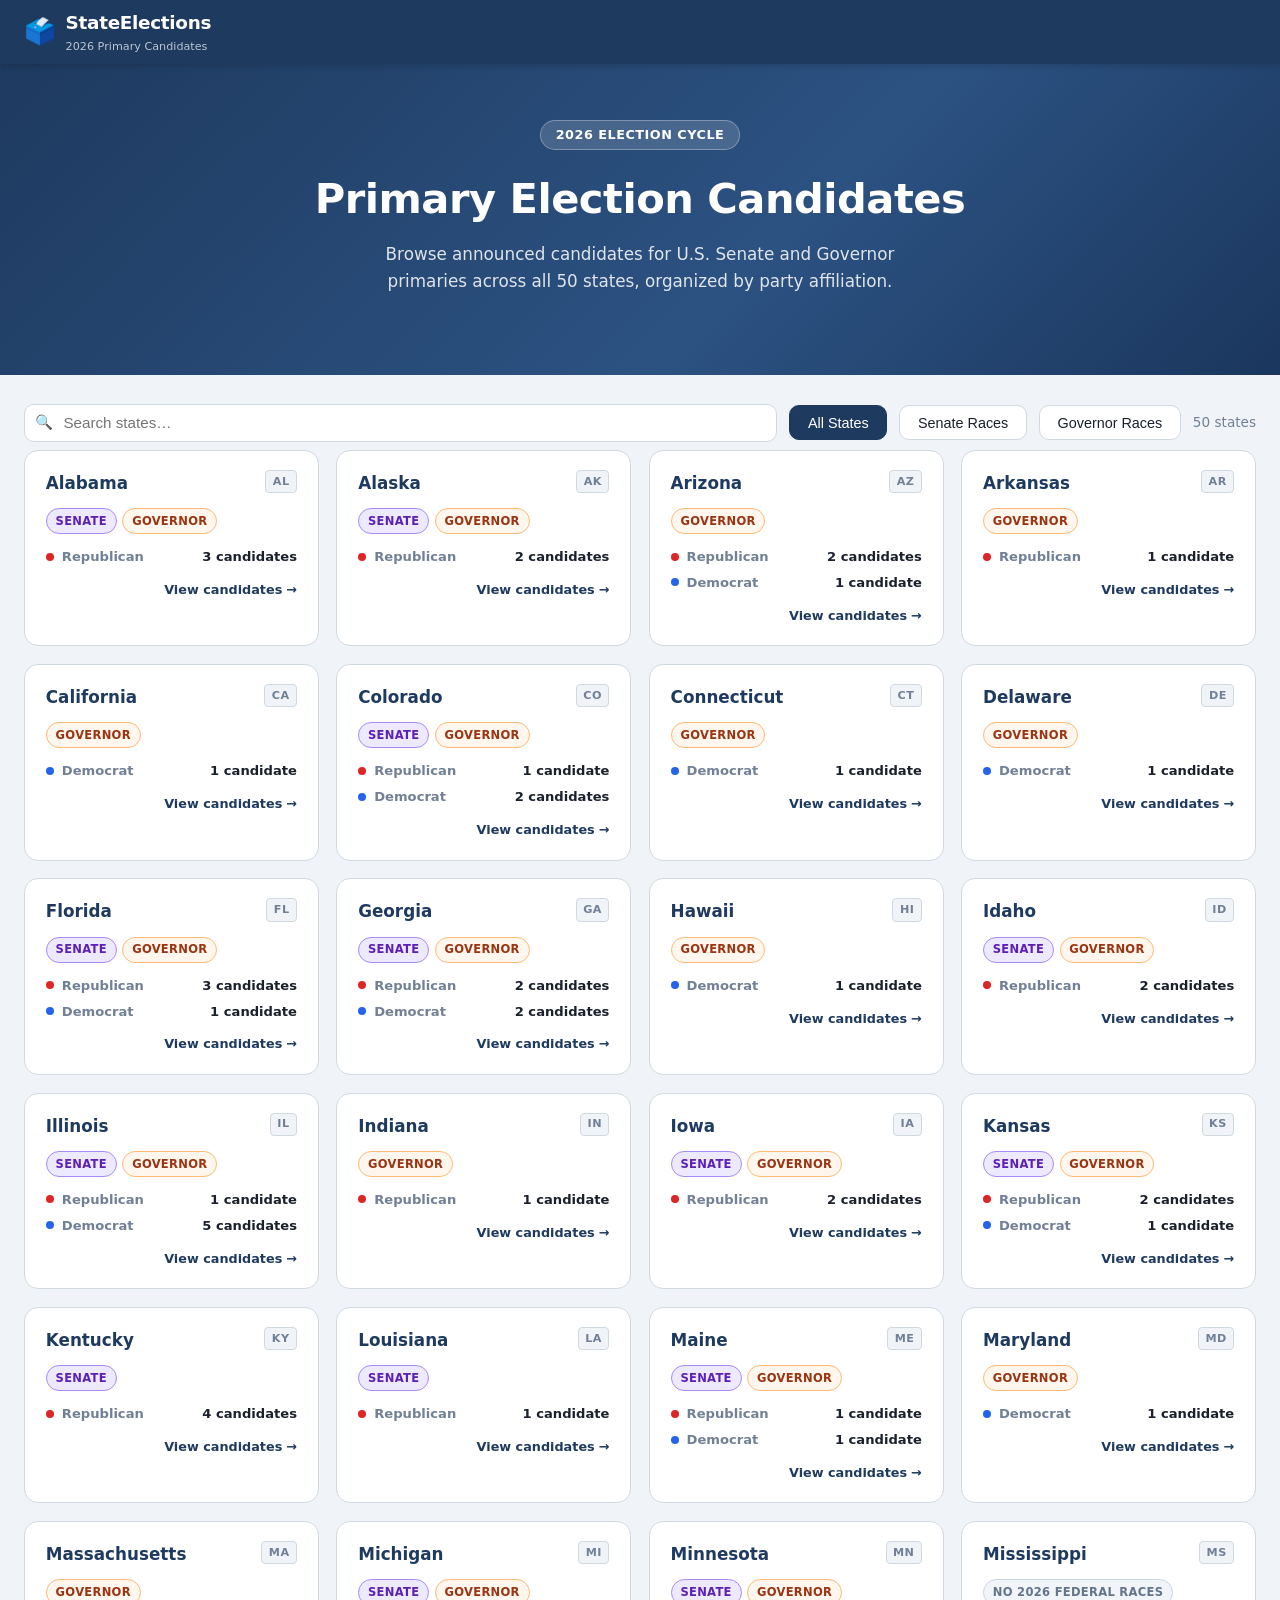
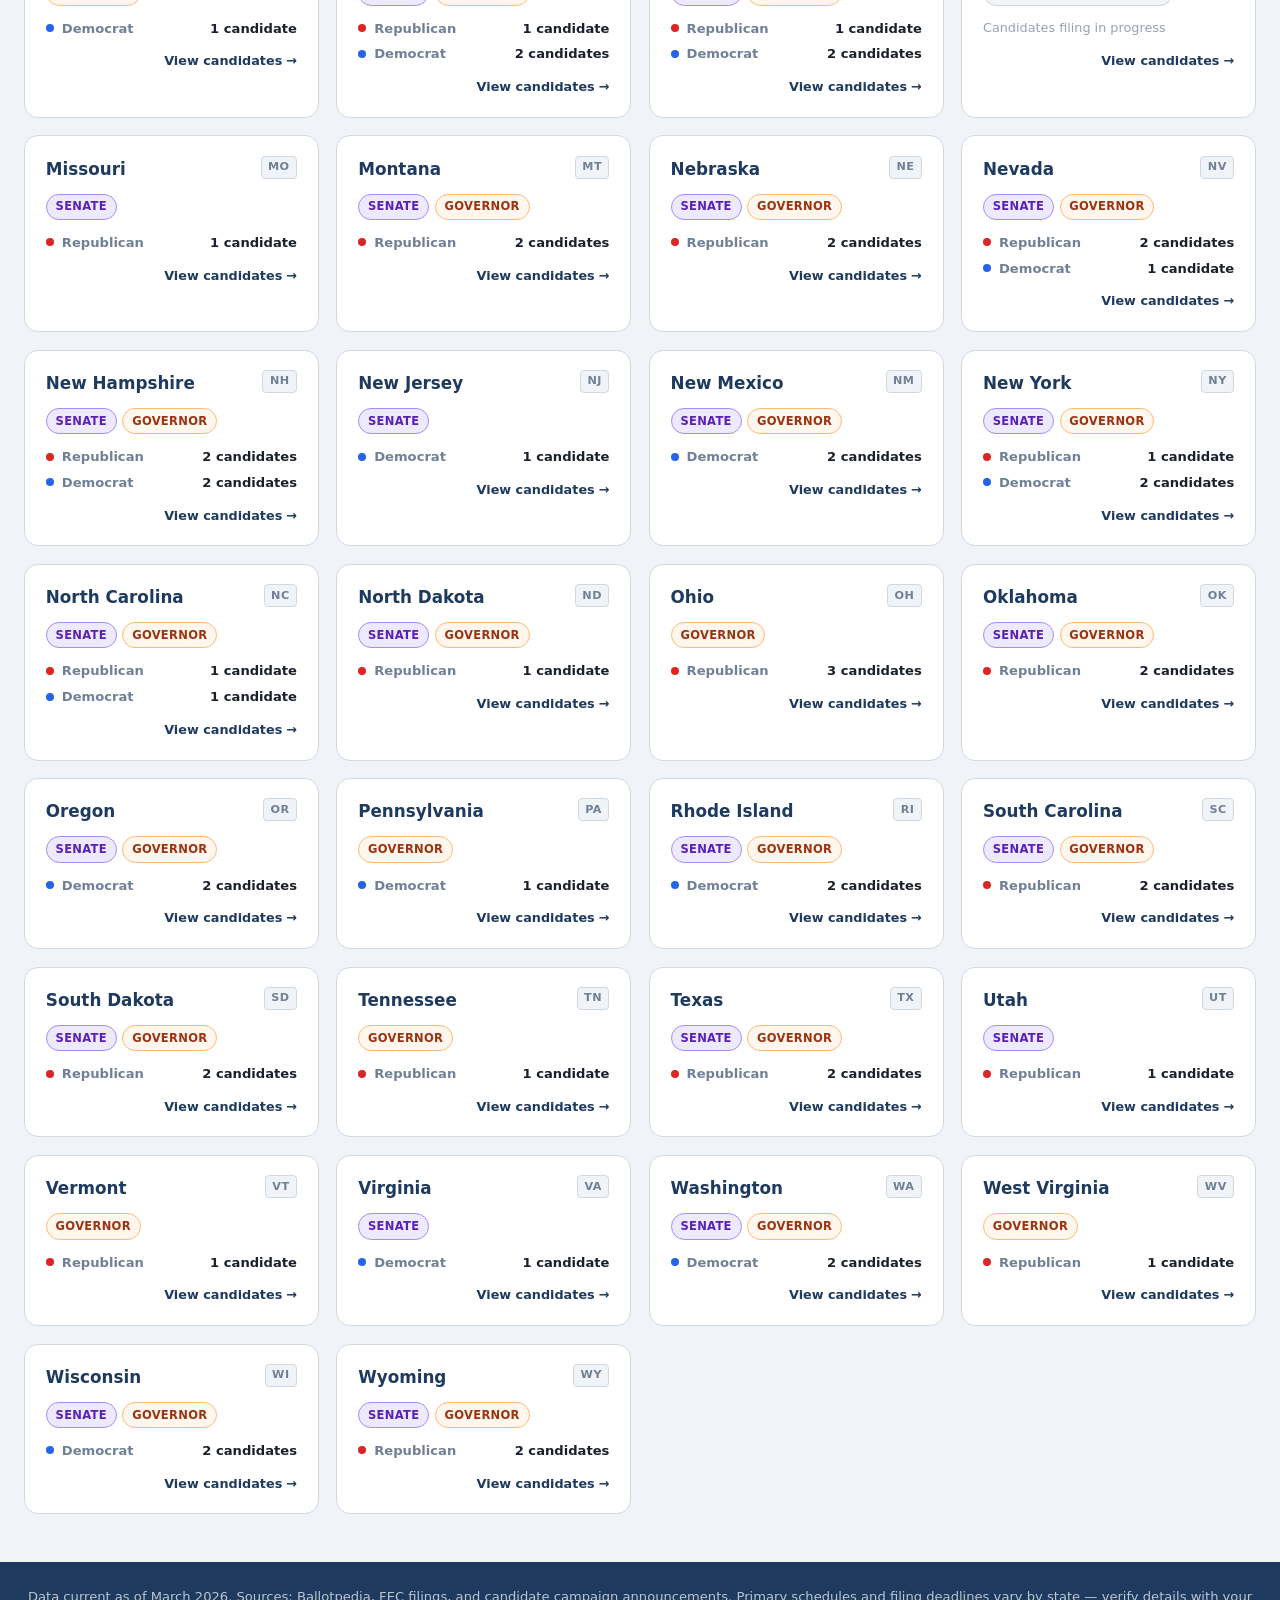
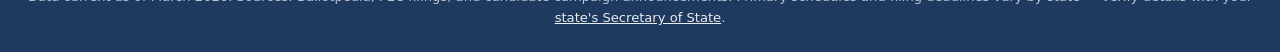
==== index.html @ 2db202c2 "Add 2026 primary election candidate website for all 50 states Co-authored-by: A-hartwig <266634673+A" ====
<!DOCTYPE html>
<html lang="en">
<head>
  <meta charset="UTF-8" />
  <meta name="viewport" content="width=device-width, initial-scale=1.0" />
  <title>StateElections – 2026 Primary Election Candidates</title>
  <meta name="description"
        content="Browse 2026 primary election candidates for all 50 US states, organized by race and party affiliation." />
  <link rel="stylesheet" href="css/styles.css" />
</head>
<body>

  <!-- ========== HEADER ========== -->
  <header class="site-header">
    <nav class="navbar">
      <a class="navbar-brand" href="index.html">
        <span class="flag-icon">🗳️</span>
        <span>
          <span class="brand-text">StateElections</span>
          <span class="brand-sub">2026 Primary Candidates</span>
        </span>
      </a>
    </nav>
  </header>

  <!-- ========== HERO ========== -->
  <section class="hero">
    <span class="badge-year">2026 Election Cycle</span>
    <h1>Primary Election Candidates</h1>
    <p>
      Browse announced candidates for U.S. Senate and Governor primaries
      across all 50 states, organized by party affiliation.
    </p>
  </section>

  <!-- ========== CONTROLS ========== -->
  <div class="controls">
    <div class="search-box">
      <span class="search-icon">🔍</span>
      <input
        type="text"
        id="searchInput"
        placeholder="Search states…"
        autocomplete="off"
        aria-label="Search states"
      />
    </div>

    <button class="filter-btn active" data-filter="all">All States</button>
    <button class="filter-btn" data-filter="senate">Senate Races</button>
    <button class="filter-btn" data-filter="governor">Governor Races</button>

    <span class="results-count" id="resultsCount">50 states</span>
  </div>

  <!-- ========== STATE GRID ========== -->
  <main>
    <div class="state-grid" id="stateGrid">
      <!-- Cards rendered by app.js -->
    </div>
  </main>

  <!-- ========== FOOTER ========== -->
  <footer class="site-footer">
    <p>
      Data current as of March 2026. Sources: Ballotpedia, FEC filings, and
      candidate campaign announcements. Primary schedules and filing deadlines
      vary by state — verify details with your
      <a href="https://www.usa.gov/election-office" target="_blank" rel="noopener noreferrer">
        state's Secretary of State</a>.
    </p>
  </footer>

  <!-- ========== SCRIPTS ========== -->
  <script src="js/candidates.js"></script>
  <script src="js/app.js"></script>
</body>
</html>
---- css/styles.css ----
/* =========================================================
   StateElections – Primary Election Candidates 2026
   Styles
   ========================================================= */

/* ----- Reset & Base ----- */
*, *::before, *::after {
  box-sizing: border-box;
  margin: 0;
  padding: 0;
}

:root {
  --color-primary:   #1e3a5f;
  --color-accent:    #c0392b;
  --color-bg:        #f0f4f8;
  --color-surface:   #ffffff;
  --color-border:    #d1d9e0;
  --color-text:      #1a202c;
  --color-muted:     #718096;
  --color-rep:       #dc2626;
  --color-dem:       #2563eb;
  --color-ind:       #4b5563;
  --shadow-sm: 0 1px 3px rgba(0,0,0,.10), 0 1px 2px rgba(0,0,0,.06);
  --shadow-md: 0 4px 6px rgba(0,0,0,.07), 0 2px 4px rgba(0,0,0,.06);
  --shadow-lg: 0 10px 15px rgba(0,0,0,.08), 0 4px 6px rgba(0,0,0,.05);
  --radius-sm: 6px;
  --radius-md: 10px;
  --radius-lg: 14px;
  --font-sans: 'Segoe UI', system-ui, -apple-system, sans-serif;
}

html { scroll-behavior: smooth; }

body {
  font-family: var(--font-sans);
  background: var(--color-bg);
  color: var(--color-text);
  line-height: 1.6;
  min-height: 100vh;
}

/* ----- Header / Navbar ----- */
.site-header {
  background: var(--color-primary);
  color: #fff;
  padding: 0 1.5rem;
  position: sticky;
  top: 0;
  z-index: 100;
  box-shadow: var(--shadow-md);
}

.navbar {
  max-width: 1280px;
  margin: 0 auto;
  display: flex;
  align-items: center;
  justify-content: space-between;
  height: 64px;
  gap: 1rem;
}

.navbar-brand {
  display: flex;
  align-items: center;
  gap: .6rem;
  text-decoration: none;
  color: inherit;
}

.navbar-brand .flag-icon {
  font-size: 1.6rem;
  line-height: 1;
}

.navbar-brand .brand-text {
  font-size: 1.15rem;
  font-weight: 700;
  letter-spacing: -.3px;
}

.navbar-brand .brand-sub {
  font-size: .7rem;
  font-weight: 400;
  opacity: .7;
  display: block;
}

/* ----- Hero Banner ----- */
.hero {
  background: linear-gradient(135deg, var(--color-primary) 0%, #2c5282 60%, #1a365d 100%);
  color: #fff;
  padding: 3.5rem 1.5rem;
  text-align: center;
}

.hero h1 {
  font-size: clamp(1.6rem, 4vw, 2.6rem);
  font-weight: 800;
  letter-spacing: -.5px;
  margin-bottom: .5rem;
}

.hero p {
  font-size: 1.05rem;
  opacity: .85;
  max-width: 560px;
  margin: 0 auto 1.5rem;
}

.badge-year {
  display: inline-block;
  background: rgba(255,255,255,.15);
  border: 1px solid rgba(255,255,255,.3);
  border-radius: 999px;
  padding: .25rem .9rem;
  font-size: .8rem;
  font-weight: 600;
  letter-spacing: .5px;
  text-transform: uppercase;
  margin-bottom: 1rem;
}

/* ----- Controls (search / filter) ----- */
.controls {
  max-width: 1280px;
  margin: 1.8rem auto .5rem;
  padding: 0 1.5rem;
  display: flex;
  flex-wrap: wrap;
  gap: .75rem;
  align-items: center;
}

.search-box {
  flex: 1 1 220px;
  position: relative;
}

.search-box input {
  width: 100%;
  padding: .6rem 1rem .6rem 2.4rem;
  border: 1.5px solid var(--color-border);
  border-radius: var(--radius-md);
  font-size: .95rem;
  background: var(--color-surface);
  color: var(--color-text);
  transition: border-color .2s;
}

.search-box input:focus {
  outline: none;
  border-color: var(--color-primary);
  box-shadow: 0 0 0 3px rgba(30,58,95,.12);
}

.search-box .search-icon {
  position: absolute;
  left: .7rem;
  top: 50%;
  transform: translateY(-50%);
  color: var(--color-muted);
  font-size: .9rem;
  pointer-events: none;
}

.filter-btn {
  padding: .55rem 1.1rem;
  border: 1.5px solid var(--color-border);
  border-radius: var(--radius-md);
  background: var(--color-surface);
  color: var(--color-text);
  font-size: .9rem;
  cursor: pointer;
  transition: all .15s;
  white-space: nowrap;
}

.filter-btn:hover {
  border-color: var(--color-primary);
  color: var(--color-primary);
}

.filter-btn.active {
  background: var(--color-primary);
  border-color: var(--color-primary);
  color: #fff;
}

.results-count {
  margin-left: auto;
  font-size: .85rem;
  color: var(--color-muted);
  white-space: nowrap;
}

/* ----- State Grid ----- */
.state-grid {
  max-width: 1280px;
  margin: 0 auto 3rem;
  padding: 0 1.5rem;
  display: grid;
  grid-template-columns: repeat(auto-fill, minmax(260px, 1fr));
  gap: 1.1rem;
}

/* ----- State Card ----- */
.state-card {
  background: var(--color-surface);
  border: 1.5px solid var(--color-border);
  border-radius: var(--radius-lg);
  padding: 1.2rem 1.3rem;
  cursor: pointer;
  transition: transform .15s, box-shadow .15s, border-color .15s;
  text-decoration: none;
  color: inherit;
  display: block;
}

.state-card:hover {
  transform: translateY(-3px);
  box-shadow: var(--shadow-lg);
  border-color: var(--color-primary);
}

.state-card-header {
  display: flex;
  align-items: flex-start;
  justify-content: space-between;
  margin-bottom: .7rem;
}

.state-name {
  font-size: 1.05rem;
  font-weight: 700;
  color: var(--color-primary);
}

.state-abbr {
  font-size: .7rem;
  font-weight: 600;
  background: var(--color-bg);
  border: 1px solid var(--color-border);
  border-radius: 4px;
  padding: .1rem .4rem;
  color: var(--color-muted);
  letter-spacing: .5px;
}

.race-pills {
  display: flex;
  flex-wrap: wrap;
  gap: .35rem;
  margin-bottom: .75rem;
}

.race-pill {
  font-size: .72rem;
  font-weight: 600;
  padding: .18rem .55rem;
  border-radius: 999px;
  border: 1px solid;
  text-transform: uppercase;
  letter-spacing: .3px;
}

.race-pill.senate   { background: #ede9fe; color: #5b21b6; border-color: #a78bfa; }
.race-pill.governor { background: #fff7ed; color: #9a3412; border-color: #fdba74; }

.party-summary {
  display: flex;
  flex-direction: column;
  gap: .3rem;
}

.party-row {
  display: flex;
  align-items: center;
  gap: .5rem;
  font-size: .82rem;
}

.party-dot {
  width: 8px;
  height: 8px;
  border-radius: 50%;
  flex-shrink: 0;
}

.party-dot.republican { background: var(--color-rep); }
.party-dot.democrat   { background: var(--color-dem); }
.party-dot.independent{ background: var(--color-ind); }
.party-dot.libertarian{ background: #ca8a04; }
.party-dot.green      { background: #16a34a; }

.party-label { font-weight: 600; color: var(--color-muted); }
.party-count { font-weight: 700; margin-left: auto; }

.view-more {
  display: flex;
  align-items: center;
  justify-content: flex-end;
  gap: .25rem;
  margin-top: .8rem;
  font-size: .8rem;
  font-weight: 600;
  color: var(--color-primary);
}

/* ----- State Detail Page ----- */
.page-container {
  max-width: 1024px;
  margin: 0 auto;
  padding: 2rem 1.5rem 4rem;
}

.back-link {
  display: inline-flex;
  align-items: center;
  gap: .4rem;
  color: var(--color-primary);
  text-decoration: none;
  font-weight: 600;
  font-size: .9rem;
  margin-bottom: 1.5rem;
  padding: .4rem .8rem;
  border-radius: var(--radius-sm);
  transition: background .15s;
}

.back-link:hover { background: rgba(30,58,95,.07); }

.state-detail-header {
  margin-bottom: 2rem;
}

.state-detail-header h1 {
  font-size: clamp(1.6rem, 4vw, 2.4rem);
  font-weight: 800;
  color: var(--color-primary);
  margin-bottom: .25rem;
}

.state-detail-header .subtitle {
  color: var(--color-muted);
  font-size: .95rem;
}

/* Race section */
.race-section {
  margin-bottom: 2.5rem;
}

.race-title {
  font-size: 1.25rem;
  font-weight: 700;
  color: var(--color-primary);
  padding-bottom: .5rem;
  border-bottom: 2.5px solid var(--color-border);
  margin-bottom: 1.2rem;
  display: flex;
  align-items: center;
  gap: .6rem;
}

.race-title .race-icon { font-size: 1.1rem; }

/* Party column grid */
.party-columns {
  display: grid;
  grid-template-columns: repeat(auto-fill, minmax(280px, 1fr));
  gap: 1rem;
}

.party-column {
  border-radius: var(--radius-md);
  border: 1.5px solid;
  overflow: hidden;
}

.party-column-header {
  padding: .65rem 1rem;
  font-weight: 700;
  font-size: .95rem;
  display: flex;
  align-items: center;
  gap: .5rem;
}

.party-column-header .party-icon { font-size: 1rem; }

.candidate-list {
  padding: .5rem 0;
}

.candidate-item {
  display: flex;
  align-items: flex-start;
  justify-content: space-between;
  padding: .55rem 1rem;
  border-bottom: 1px solid rgba(0,0,0,.04);
  gap: .5rem;
}

.candidate-item:last-child { border-bottom: none; }

.candidate-name {
  font-size: .9rem;
  font-weight: 600;
  flex: 1;
}

.candidate-badges {
  display: flex;
  flex-direction: column;
  align-items: flex-end;
  gap: .2rem;
}

.badge-incumbent {
  font-size: .65rem;
  font-weight: 700;
  padding: .1rem .4rem;
  border-radius: 4px;
  background: #fef3c7;
  color: #92400e;
  border: 1px solid #fcd34d;
  letter-spacing: .3px;
  text-transform: uppercase;
  white-space: nowrap;
}

.badge-status {
  font-size: .68rem;
  font-weight: 600;
  padding: .1rem .4rem;
  border-radius: 4px;
  white-space: nowrap;
}

/* No-races notice */
.no-races-notice {
  background: #f8fafc;
  border: 1.5px dashed var(--color-border);
  border-radius: var(--radius-md);
  padding: 1.5rem;
  text-align: center;
  color: var(--color-muted);
  font-size: .9rem;
}

/* ----- Footer ----- */
.site-footer {
  background: var(--color-primary);
  color: rgba(255,255,255,.7);
  text-align: center;
  padding: 1.5rem;
  font-size: .82rem;
  margin-top: auto;
}

.site-footer a {
  color: rgba(255,255,255,.9);
  text-decoration: underline;
}

/* ----- Utilities ----- */
.hidden { display: none !important; }

/* ----- Responsive ----- */
@media (max-width: 600px) {
  .controls { flex-direction: column; }
  .results-count { margin-left: 0; }
  .state-grid { grid-template-columns: 1fr; }
  .party-columns { grid-template-columns: 1fr; }
}
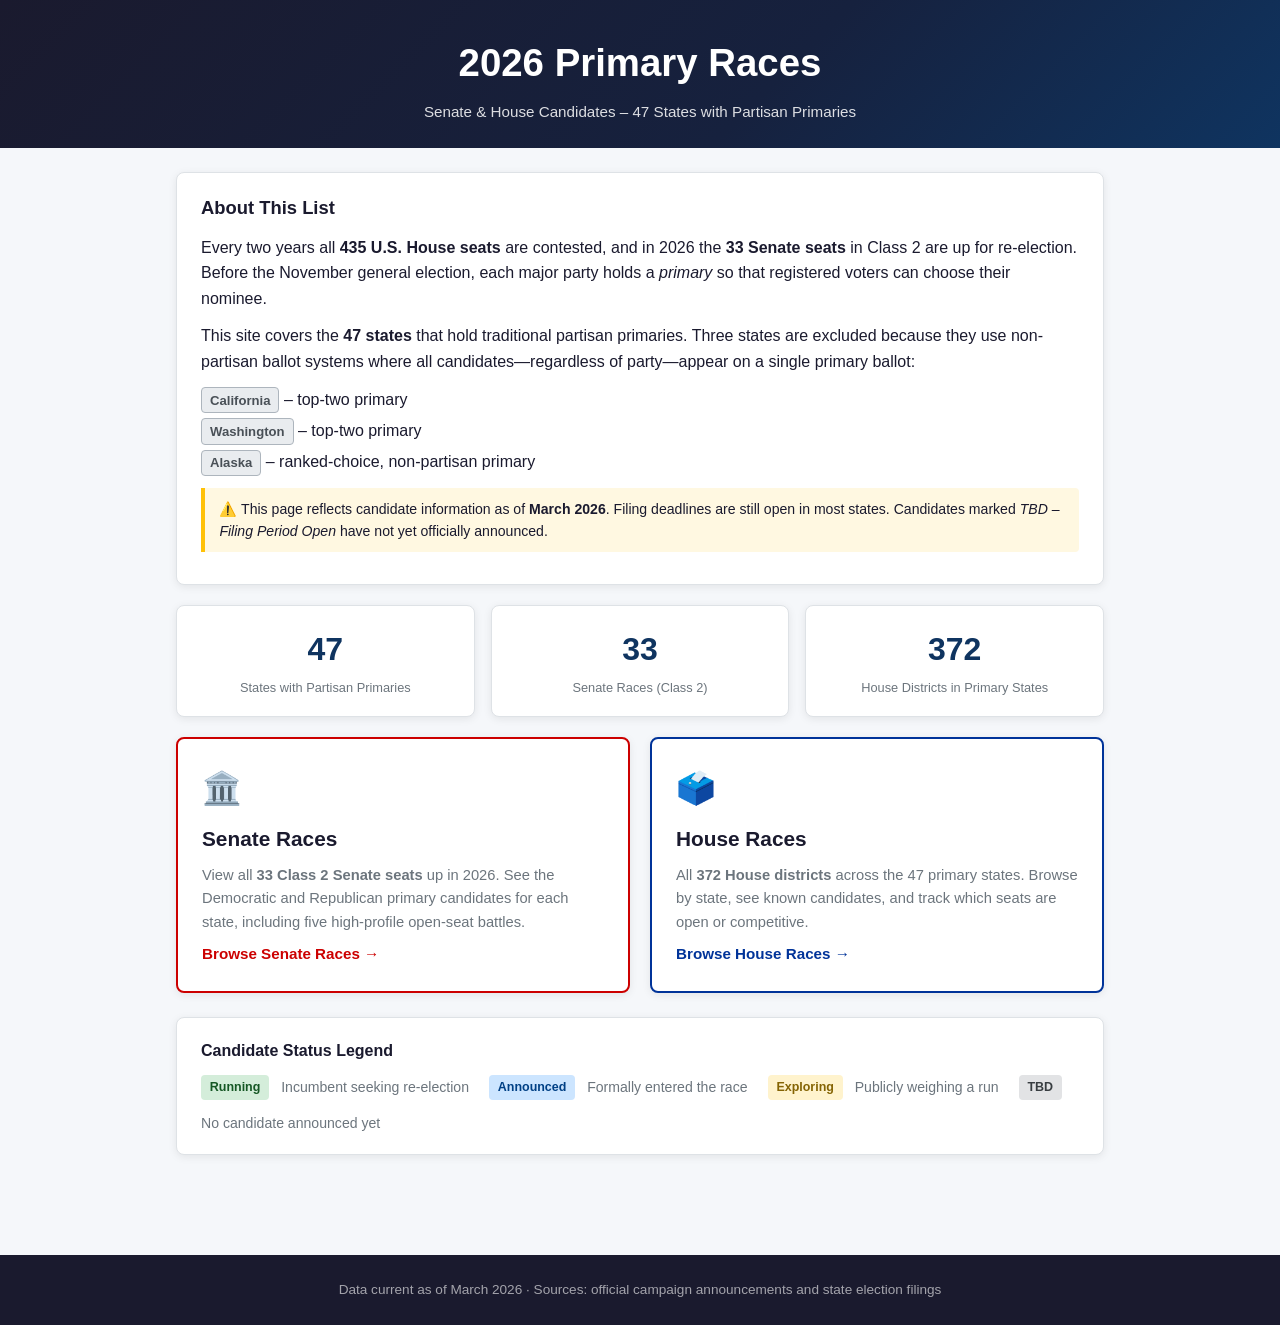
==== commit 0225fb84: "Add 2026 Senate & House primary races website for 47 partisan-primary states Co-authored-by: A-hartw" ====
--- a/index.html
+++ b/index.html
@@ -3,76 +3,108 @@
 <head>
   <meta charset="UTF-8" />
   <meta name="viewport" content="width=device-width, initial-scale=1.0" />
-  <title>StateElections – 2026 Primary Election Candidates</title>
-  <meta name="description"
-        content="Browse 2026 primary election candidates for all 50 US states, organized by race and party affiliation." />
+  <title>2026 Primary Races – Senate &amp; House</title>
   <link rel="stylesheet" href="css/styles.css" />
 </head>
 <body>
-
-  <!-- ========== HEADER ========== -->
   <header class="site-header">
-    <nav class="navbar">
-      <a class="navbar-brand" href="index.html">
-        <span class="flag-icon">🗳️</span>
-        <span>
-          <span class="brand-text">StateElections</span>
-          <span class="brand-sub">2026 Primary Candidates</span>
-        </span>
-      </a>
-    </nav>
+    <div class="header-inner">
+      <h1>2026 Primary Races</h1>
+      <p class="header-sub">Senate &amp; House Candidates – 47 States with Partisan Primaries</p>
+    </div>
   </header>
 
-  <!-- ========== HERO ========== -->
-  <section class="hero">
-    <span class="badge-year">2026 Election Cycle</span>
-    <h1>Primary Election Candidates</h1>
-    <p>
-      Browse announced candidates for U.S. Senate and Governor primaries
-      across all 50 states, organized by party affiliation.
-    </p>
-  </section>
+  <main class="main-content">
 
-  <!-- ========== CONTROLS ========== -->
-  <div class="controls">
-    <div class="search-box">
-      <span class="search-icon">🔍</span>
-      <input
-        type="text"
-        id="searchInput"
-        placeholder="Search states…"
-        autocomplete="off"
-        aria-label="Search states"
-      />
-    </div>
+    <!-- Explainer -->
+    <section class="explainer card">
+      <h2>About This List</h2>
+      <p>
+        Every two years all <strong>435 U.S. House seats</strong> are contested, and in 2026 the
+        <strong>33 Senate seats</strong> in Class 2 are up for re-election.  Before the
+        November general election, each major party holds a <em>primary</em> so that
+        registered voters can choose their nominee.
+      </p>
+      <p>
+        This site covers the <strong>47 states</strong> that hold traditional partisan primaries.
+        Three states are excluded because they use non-partisan ballot systems where all
+        candidates—regardless of party—appear on a single primary ballot:
+      </p>
+      <ul class="excluded-states">
+        <li><span class="state-badge excluded">California</span> – top-two primary</li>
+        <li><span class="state-badge excluded">Washington</span> – top-two primary</li>
+        <li><span class="state-badge excluded">Alaska</span> – ranked-choice, non-partisan primary</li>
+      </ul>
+      <p class="note">
+        ⚠️ This page reflects candidate information as of <strong>March 2026</strong>.
+        Filing deadlines are still open in most states.  Candidates marked
+        <em>TBD – Filing Period Open</em> have not yet officially announced.
+      </p>
+    </section>
 
-    <button class="filter-btn active" data-filter="all">All States</button>
-    <button class="filter-btn" data-filter="senate">Senate Races</button>
-    <button class="filter-btn" data-filter="governor">Governor Races</button>
+    <!-- Quick stats -->
+    <section class="stats-row">
+      <div class="stat-card">
+        <span class="stat-number">47</span>
+        <span class="stat-label">States with Partisan Primaries</span>
+      </div>
+      <div class="stat-card">
+        <span class="stat-number">33</span>
+        <span class="stat-label">Senate Races (Class 2)</span>
+      </div>
+      <div class="stat-card">
+        <span class="stat-number">372</span>
+        <span class="stat-label">House Districts in Primary States</span>
+      </div>
+    </section>
 
-    <span class="results-count" id="resultsCount">50 states</span>
-  </div>
+    <!-- Navigation cards -->
+    <section class="nav-cards">
+      <a href="senate.html" class="nav-card senate-card">
+        <div class="nav-card-icon">🏛️</div>
+        <h2>Senate Races</h2>
+        <p>
+          View all <strong>33 Class 2 Senate seats</strong> up in 2026.  See the
+          Democratic and Republican primary candidates for each state, including
+          five high-profile open-seat battles.
+        </p>
+        <span class="nav-card-cta">Browse Senate Races →</span>
+      </a>
 
-  <!-- ========== STATE GRID ========== -->
-  <main>
-    <div class="state-grid" id="stateGrid">
-      <!-- Cards rendered by app.js -->
-    </div>
+      <a href="house.html" class="nav-card house-card">
+        <div class="nav-card-icon">🗳️</div>
+        <h2>House Races</h2>
+        <p>
+          All <strong>372 House districts</strong> across the 47 primary states.
+          Browse by state, see known candidates, and track which seats are open
+          or competitive.
+        </p>
+        <span class="nav-card-cta">Browse House Races →</span>
+      </a>
+    </section>
+
+    <!-- Legend -->
+    <section class="legend card">
+      <h2>Candidate Status Legend</h2>
+      <div class="legend-items">
+        <span class="status-badge status-Running">Running</span>
+        <span class="legend-desc">Incumbent seeking re-election</span>
+
+        <span class="status-badge status-Announced">Announced</span>
+        <span class="legend-desc">Formally entered the race</span>
+
+        <span class="status-badge status-Exploring">Exploring</span>
+        <span class="legend-desc">Publicly weighing a run</span>
+
+        <span class="status-badge status-TBD">TBD</span>
+        <span class="legend-desc">No candidate announced yet</span>
+      </div>
+    </section>
+
   </main>
 
-  <!-- ========== FOOTER ========== -->
   <footer class="site-footer">
-    <p>
-      Data current as of March 2026. Sources: Ballotpedia, FEC filings, and
-      candidate campaign announcements. Primary schedules and filing deadlines
-      vary by state — verify details with your
-      <a href="https://www.usa.gov/election-office" target="_blank" rel="noopener noreferrer">
-        state's Secretary of State</a>.
-    </p>
+    <p>Data current as of March 2026 · Sources: official campaign announcements and state election filings</p>
   </footer>
-
-  <!-- ========== SCRIPTS ========== -->
-  <script src="js/candidates.js"></script>
-  <script src="js/app.js"></script>
 </body>
 </html>
--- a/css/styles.css
+++ b/css/styles.css
@@ -1,477 +1,443 @@
-/* =========================================================
-   StateElections – Primary Election Candidates 2026
-   Styles
-   ========================================================= */
-
-/* ----- Reset & Base ----- */
-*, *::before, *::after {
-  box-sizing: border-box;
-  margin: 0;
-  padding: 0;
-}
+/* ========================================================================
+   2026 Primary Races – Stylesheet
+   ======================================================================== */
+
+/* ── Reset & base ──────────────────────────────────────────────────────── */
+*, *::before, *::after { box-sizing: border-box; margin: 0; padding: 0; }
 
 :root {
-  --color-primary:   #1e3a5f;
-  --color-accent:    #c0392b;
-  --color-bg:        #f0f4f8;
-  --color-surface:   #ffffff;
-  --color-border:    #d1d9e0;
-  --color-text:      #1a202c;
-  --color-muted:     #718096;
-  --color-rep:       #dc2626;
-  --color-dem:       #2563eb;
-  --color-ind:       #4b5563;
-  --shadow-sm: 0 1px 3px rgba(0,0,0,.10), 0 1px 2px rgba(0,0,0,.06);
-  --shadow-md: 0 4px 6px rgba(0,0,0,.07), 0 2px 4px rgba(0,0,0,.06);
-  --shadow-lg: 0 10px 15px rgba(0,0,0,.08), 0 4px 6px rgba(0,0,0,.05);
-  --radius-sm: 6px;
-  --radius-md: 10px;
-  --radius-lg: 14px;
-  --font-sans: 'Segoe UI', system-ui, -apple-system, sans-serif;
-}
-
-html { scroll-behavior: smooth; }
+  --rep-bg:     #fff0f0;
+  --rep-border: #cc0000;
+  --rep-badge:  #cc0000;
+  --dem-bg:     #f0f4ff;
+  --dem-border: #003399;
+  --dem-badge:  #003399;
+  --open-accent:#e65c00;
+  --card-bg:    #ffffff;
+  --page-bg:    #f5f7fa;
+  --text:       #1a1a2e;
+  --muted:      #6c757d;
+  --border:     #dee2e6;
+  --radius:     8px;
+  --shadow:     0 2px 8px rgba(0,0,0,.08);
+}
+
+html { font-size: 16px; }
 
 body {
-  font-family: var(--font-sans);
-  background: var(--color-bg);
-  color: var(--color-text);
+  font-family: -apple-system, BlinkMacSystemFont, "Segoe UI", Roboto, sans-serif;
+  background: var(--page-bg);
+  color: var(--text);
   line-height: 1.6;
-  min-height: 100vh;
-}
-
-/* ----- Header / Navbar ----- */
+}
+
+a { color: inherit; text-decoration: none; }
+a:hover { text-decoration: underline; }
+
+/* ── Site header ───────────────────────────────────────────────────────── */
 .site-header {
-  background: var(--color-primary);
+  background: linear-gradient(135deg, #1a1a2e 0%, #16213e 60%, #0f3460 100%);
   color: #fff;
-  padding: 0 1.5rem;
-  position: sticky;
-  top: 0;
-  z-index: 100;
-  box-shadow: var(--shadow-md);
-}
-
-.navbar {
-  max-width: 1280px;
+  padding: 2rem 1rem 1.5rem;
+  text-align: center;
+}
+
+.header-inner { max-width: 900px; margin: 0 auto; position: relative; }
+
+.site-header h1 { font-size: clamp(1.6rem, 4vw, 2.4rem); font-weight: 700; }
+.header-sub     { margin-top: .4rem; opacity: .85; font-size: .95rem; }
+
+.back-link {
+  display: inline-block;
+  margin-bottom: .75rem;
+  color: #a8c8ff;
+  font-size: .9rem;
+}
+.back-link:hover { color: #fff; text-decoration: underline; }
+
+/* ── Main content ──────────────────────────────────────────────────────── */
+.main-content {
+  max-width: 960px;
   margin: 0 auto;
+  padding: 1.5rem 1rem 3rem;
+}
+
+/* ── Card ──────────────────────────────────────────────────────────────── */
+.card {
+  background: var(--card-bg);
+  border: 1px solid var(--border);
+  border-radius: var(--radius);
+  padding: 1.25rem 1.5rem;
+  margin-bottom: 1.25rem;
+  box-shadow: var(--shadow);
+}
+
+/* ── Explainer section ─────────────────────────────────────────────────── */
+.explainer h2   { margin-bottom: .75rem; font-size: 1.15rem; }
+.explainer p    { margin-bottom: .75rem; }
+.explainer ul   { margin: .5rem 0 .75rem 1.25rem; }
+.explainer li   { margin-bottom: .3rem; }
+
+.excluded-states { list-style: none; margin-left: 0 !important; }
+.excluded-states li { margin-bottom: .3rem; }
+
+.state-badge {
+  display: inline-block;
+  padding: .1rem .5rem;
+  border-radius: 4px;
+  font-size: .82rem;
+  font-weight: 600;
+}
+.state-badge.excluded {
+  background: #e9ecef;
+  color: #495057;
+  border: 1px solid #adb5bd;
+}
+
+.note {
+  background: #fff8e1;
+  border-left: 4px solid #ffc107;
+  padding: .6rem .9rem;
+  border-radius: 0 4px 4px 0;
+  font-size: .88rem;
+  margin-top: .5rem !important;
+}
+
+/* ── Stats row ─────────────────────────────────────────────────────────── */
+.stats-row {
+  display: flex;
+  gap: 1rem;
+  flex-wrap: wrap;
+  margin-bottom: 1.25rem;
+}
+
+.stat-card {
+  flex: 1 1 120px;
+  background: var(--card-bg);
+  border: 1px solid var(--border);
+  border-radius: var(--radius);
+  padding: 1.1rem 1rem;
+  text-align: center;
+  box-shadow: var(--shadow);
+}
+.stat-number {
+  display: block;
+  font-size: 2rem;
+  font-weight: 700;
+  color: #0f3460;
+}
+.stat-label {
+  display: block;
+  font-size: .8rem;
+  color: var(--muted);
+  margin-top: .2rem;
+}
+
+/* ── Navigation cards ──────────────────────────────────────────────────── */
+.nav-cards {
+  display: flex;
+  gap: 1.25rem;
+  flex-wrap: wrap;
+  margin-bottom: 1.5rem;
+}
+
+.nav-card {
+  flex: 1 1 260px;
+  background: var(--card-bg);
+  border: 2px solid var(--border);
+  border-radius: var(--radius);
+  padding: 1.5rem;
+  box-shadow: var(--shadow);
+  display: flex;
+  flex-direction: column;
+  gap: .5rem;
+  transition: transform .15s, box-shadow .15s;
+}
+.nav-card:hover {
+  transform: translateY(-3px);
+  box-shadow: 0 6px 18px rgba(0,0,0,.12);
+  text-decoration: none;
+}
+
+.senate-card { border-color: var(--rep-border); }
+.senate-card:hover { background: #fff8f8; }
+.house-card  { border-color: var(--dem-border); }
+.house-card:hover  { background: #f5f8ff; }
+
+.nav-card-icon { font-size: 2rem; }
+.nav-card h2   { font-size: 1.3rem; margin: 0; }
+.nav-card p    { color: var(--muted); font-size: .92rem; }
+.nav-card-cta  { margin-top: auto; font-weight: 600; font-size: .95rem; }
+.senate-card .nav-card-cta { color: var(--rep-border); }
+.house-card  .nav-card-cta { color: var(--dem-border); }
+
+/* ── Legend ────────────────────────────────────────────────────────────── */
+.legend h2       { margin-bottom: .75rem; font-size: 1rem; }
+.legend-items    { display: flex; flex-wrap: wrap; gap: .75rem; align-items: center; }
+.legend-desc     { font-size: .88rem; color: var(--muted); margin-right: .5rem; }
+
+/* ── Status badges ─────────────────────────────────────────────────────── */
+.status-badge {
+  display: inline-block;
+  padding: .15rem .55rem;
+  border-radius: 4px;
+  font-size: .78rem;
+  font-weight: 600;
+  white-space: nowrap;
+}
+.status-Running   { background: #d4edda; color: #155724; }
+.status-Announced { background: #cce5ff; color: #004085; }
+.status-Exploring { background: #fff3cd; color: #856404; }
+.status-TBD       { background: #e2e3e5; color: #383d41; }
+
+/* ── Info banner ────────────────────────────────────────────────────────── */
+.info-banner {
+  background: #e8f4fd;
+  border: 1px solid #b8daff;
+  border-radius: var(--radius);
+  padding: .6rem 1rem;
+  font-size: .9rem;
+  margin-bottom: 1rem;
+}
+
+/* ── Controls ───────────────────────────────────────────────────────────── */
+.controls { margin-bottom: 1rem; }
+.control-group {
+  display: flex;
+  align-items: flex-start;
+  gap: .75rem;
+  flex-wrap: wrap;
+  margin-bottom: .75rem;
+}
+.control-group:last-child { margin-bottom: 0; }
+.control-group label { font-weight: 600; font-size: .9rem; white-space: nowrap; padding-top: .35rem; }
+
+.search-input {
+  flex: 1 1 200px;
+  padding: .45rem .75rem;
+  border: 1px solid var(--border);
+  border-radius: var(--radius);
+  font-size: .95rem;
+  outline: none;
+  max-width: 400px;
+}
+.search-input:focus { border-color: #80bdff; box-shadow: 0 0 0 2px rgba(0,123,255,.2); }
+
+.filter-buttons { display: flex; flex-wrap: wrap; gap: .4rem; }
+.filter-btn {
+  padding: .3rem .8rem;
+  border: 1px solid var(--border);
+  border-radius: 20px;
+  background: #fff;
+  cursor: pointer;
+  font-size: .85rem;
+  transition: background .1s, border-color .1s;
+}
+.filter-btn:hover  { background: #f8f9fa; border-color: #adb5bd; }
+.filter-btn.active { background: #0f3460; color: #fff; border-color: #0f3460; }
+
+.state-select {
+  padding: .4rem .7rem;
+  border: 1px solid var(--border);
+  border-radius: var(--radius);
+  font-size: .9rem;
+  background: #fff;
+  cursor: pointer;
+}
+
+/* ── Race list ──────────────────────────────────────────────────────────── */
+.race-list { display: flex; flex-direction: column; gap: 1rem; }
+
+/* ── State section ──────────────────────────────────────────────────────── */
+.state-section {
+  background: var(--card-bg);
+  border: 1px solid var(--border);
+  border-radius: var(--radius);
+  box-shadow: var(--shadow);
+  overflow: hidden;
+}
+
+.state-header {
+  display: flex;
+  align-items: center;
+  gap: .75rem;
+  padding: .9rem 1.25rem;
+  background: #f8f9fa;
+  border-bottom: 1px solid var(--border);
+  cursor: pointer;
+  user-select: none;
+}
+.state-header:hover { background: #e9ecef; }
+
+.state-name { font-size: 1.1rem; font-weight: 700; flex: 1; }
+.state-meta { font-size: .82rem; color: var(--muted); }
+
+.toggle-icon {
+  font-size: .9rem;
+  color: var(--muted);
+  transition: transform .2s;
+  flex-shrink: 0;
+}
+.state-section.expanded .toggle-icon { transform: rotate(180deg); }
+
+.open-seat-flag {
+  display: inline-block;
+  background: var(--open-accent);
+  color: #fff;
+  font-size: .72rem;
+  font-weight: 700;
+  padding: .1rem .45rem;
+  border-radius: 4px;
+  text-transform: uppercase;
+  letter-spacing: .03em;
+}
+
+/* ── State body ─────────────────────────────────────────────────────────── */
+.state-body {
+  display: none;
+  padding: 1rem 1.25rem;
+}
+.state-section.expanded .state-body { display: block; }
+
+.race-note {
+  background: #fff8e1;
+  border-left: 4px solid #ffc107;
+  padding: .5rem .8rem;
+  border-radius: 0 4px 4px 0;
+  font-size: .85rem;
+  margin-bottom: .9rem;
+}
+
+.no-race-notice {
+  color: var(--muted);
+  font-style: italic;
+  font-size: .9rem;
+}
+
+/* ── Party columns ──────────────────────────────────────────────────────── */
+.party-columns {
+  display: grid;
+  grid-template-columns: 1fr 1fr;
+  gap: 1rem;
+}
+@media (max-width: 560px) {
+  .party-columns { grid-template-columns: 1fr; }
+}
+
+.party-col {
+  border-radius: var(--radius);
+  border: 1px solid var(--border);
+  overflow: hidden;
+}
+.party-col.republican { border-color: var(--rep-border); background: var(--rep-bg); }
+.party-col.democrat   { border-color: var(--dem-border); background: var(--dem-bg); }
+
+.party-col-header {
+  padding: .45rem .75rem;
+  font-weight: 700;
+  font-size: .88rem;
+  color: #fff;
+  letter-spacing: .02em;
+}
+.party-col.republican .party-col-header { background: var(--rep-badge); }
+.party-col.democrat   .party-col-header { background: var(--dem-badge); }
+
+.candidate-list {
+  list-style: none;
+  padding: .5rem .75rem;
+}
+.candidate-item {
   display: flex;
   align-items: center;
   justify-content: space-between;
-  height: 64px;
-  gap: 1rem;
-}
-
-.navbar-brand {
+  padding: .3rem 0;
+  border-bottom: 1px solid rgba(0,0,0,.06);
+  gap: .5rem;
+}
+.candidate-item:last-child { border-bottom: none; }
+
+.candidate-name {
+  font-size: .9rem;
+  flex: 1;
+}
+.candidate-name.incumbent::after {
+  content: " ★";
+  font-size: .75rem;
+  color: #856404;
+  opacity: .8;
+}
+
+/* ── District accordion (House page) ────────────────────────────────────── */
+.district-list {
+  display: flex;
+  flex-direction: column;
+  gap: .5rem;
+  padding: .5rem 0;
+}
+
+.district-row {
+  border: 1px solid var(--border);
+  border-radius: 6px;
+  overflow: hidden;
+}
+
+.district-header {
   display: flex;
   align-items: center;
   gap: .6rem;
-  text-decoration: none;
-  color: inherit;
-}
-
-.navbar-brand .flag-icon {
-  font-size: 1.6rem;
-  line-height: 1;
-}
-
-.navbar-brand .brand-text {
-  font-size: 1.15rem;
+  padding: .55rem .9rem;
+  background: #fafbfc;
+  cursor: pointer;
+  font-size: .9rem;
+  user-select: none;
+}
+.district-header:hover { background: #f0f2f5; }
+
+.district-label { font-weight: 600; flex: 1; }
+.district-note-inline { font-size: .78rem; color: var(--muted); font-style: italic; }
+
+.district-body {
+  display: none;
+  padding: .65rem .9rem;
+  border-top: 1px solid var(--border);
+}
+.district-row.expanded .district-body { display: block; }
+.district-row.expanded .toggle-icon   { transform: rotate(180deg); }
+
+/* ── House state header ──────────────────────────────────────────────────── */
+.house-state-header {
+  display: flex;
+  align-items: center;
+  gap: .75rem;
+  padding: .9rem 1.25rem;
+  background: #f0f2f5;
+  border-bottom: 1px solid var(--border);
+  cursor: pointer;
+  user-select: none;
+}
+.house-state-header:hover { background: #e4e6ea; }
+
+.district-count-badge {
+  background: #0f3460;
+  color: #fff;
+  font-size: .75rem;
   font-weight: 700;
-  letter-spacing: -.3px;
-}
-
-.navbar-brand .brand-sub {
-  font-size: .7rem;
-  font-weight: 400;
-  opacity: .7;
-  display: block;
-}
-
-/* ----- Hero Banner ----- */
-.hero {
-  background: linear-gradient(135deg, var(--color-primary) 0%, #2c5282 60%, #1a365d 100%);
-  color: #fff;
-  padding: 3.5rem 1.5rem;
+  padding: .1rem .45rem;
+  border-radius: 4px;
+}
+
+/* ── Utility ────────────────────────────────────────────────────────────── */
+.hidden { display: none !important; }
+.text-muted { color: var(--muted); font-size: .88rem; }
+
+/* ── Site footer ────────────────────────────────────────────────────────── */
+.site-footer {
   text-align: center;
-}
-
-.hero h1 {
-  font-size: clamp(1.6rem, 4vw, 2.6rem);
-  font-weight: 800;
-  letter-spacing: -.5px;
-  margin-bottom: .5rem;
-}
-
-.hero p {
-  font-size: 1.05rem;
-  opacity: .85;
-  max-width: 560px;
-  margin: 0 auto 1.5rem;
-}
-
-.badge-year {
-  display: inline-block;
-  background: rgba(255,255,255,.15);
-  border: 1px solid rgba(255,255,255,.3);
-  border-radius: 999px;
-  padding: .25rem .9rem;
-  font-size: .8rem;
-  font-weight: 600;
-  letter-spacing: .5px;
-  text-transform: uppercase;
-  margin-bottom: 1rem;
-}
-
-/* ----- Controls (search / filter) ----- */
-.controls {
-  max-width: 1280px;
-  margin: 1.8rem auto .5rem;
-  padding: 0 1.5rem;
-  display: flex;
-  flex-wrap: wrap;
-  gap: .75rem;
-  align-items: center;
-}
-
-.search-box {
-  flex: 1 1 220px;
-  position: relative;
-}
-
-.search-box input {
-  width: 100%;
-  padding: .6rem 1rem .6rem 2.4rem;
-  border: 1.5px solid var(--color-border);
-  border-radius: var(--radius-md);
-  font-size: .95rem;
-  background: var(--color-surface);
-  color: var(--color-text);
-  transition: border-color .2s;
-}
-
-.search-box input:focus {
-  outline: none;
-  border-color: var(--color-primary);
-  box-shadow: 0 0 0 3px rgba(30,58,95,.12);
-}
-
-.search-box .search-icon {
-  position: absolute;
-  left: .7rem;
-  top: 50%;
-  transform: translateY(-50%);
-  color: var(--color-muted);
-  font-size: .9rem;
-  pointer-events: none;
-}
-
-.filter-btn {
-  padding: .55rem 1.1rem;
-  border: 1.5px solid var(--color-border);
-  border-radius: var(--radius-md);
-  background: var(--color-surface);
-  color: var(--color-text);
-  font-size: .9rem;
-  cursor: pointer;
-  transition: all .15s;
-  white-space: nowrap;
-}
-
-.filter-btn:hover {
-  border-color: var(--color-primary);
-  color: var(--color-primary);
-}
-
-.filter-btn.active {
-  background: var(--color-primary);
-  border-color: var(--color-primary);
-  color: #fff;
-}
-
-.results-count {
-  margin-left: auto;
+  padding: 1.5rem 1rem;
+  background: #1a1a2e;
+  color: rgba(255,255,255,.6);
   font-size: .85rem;
-  color: var(--color-muted);
-  white-space: nowrap;
-}
-
-/* ----- State Grid ----- */
-.state-grid {
-  max-width: 1280px;
-  margin: 0 auto 3rem;
-  padding: 0 1.5rem;
-  display: grid;
-  grid-template-columns: repeat(auto-fill, minmax(260px, 1fr));
-  gap: 1.1rem;
-}
-
-/* ----- State Card ----- */
-.state-card {
-  background: var(--color-surface);
-  border: 1.5px solid var(--color-border);
-  border-radius: var(--radius-lg);
-  padding: 1.2rem 1.3rem;
-  cursor: pointer;
-  transition: transform .15s, box-shadow .15s, border-color .15s;
-  text-decoration: none;
-  color: inherit;
-  display: block;
-}
-
-.state-card:hover {
-  transform: translateY(-3px);
-  box-shadow: var(--shadow-lg);
-  border-color: var(--color-primary);
-}
-
-.state-card-header {
-  display: flex;
-  align-items: flex-start;
-  justify-content: space-between;
-  margin-bottom: .7rem;
-}
-
-.state-name {
-  font-size: 1.05rem;
-  font-weight: 700;
-  color: var(--color-primary);
-}
-
-.state-abbr {
-  font-size: .7rem;
-  font-weight: 600;
-  background: var(--color-bg);
-  border: 1px solid var(--color-border);
-  border-radius: 4px;
-  padding: .1rem .4rem;
-  color: var(--color-muted);
-  letter-spacing: .5px;
-}
-
-.race-pills {
-  display: flex;
-  flex-wrap: wrap;
-  gap: .35rem;
-  margin-bottom: .75rem;
-}
-
-.race-pill {
-  font-size: .72rem;
-  font-weight: 600;
-  padding: .18rem .55rem;
-  border-radius: 999px;
-  border: 1px solid;
-  text-transform: uppercase;
-  letter-spacing: .3px;
-}
-
-.race-pill.senate   { background: #ede9fe; color: #5b21b6; border-color: #a78bfa; }
-.race-pill.governor { background: #fff7ed; color: #9a3412; border-color: #fdba74; }
-
-.party-summary {
-  display: flex;
-  flex-direction: column;
-  gap: .3rem;
-}
-
-.party-row {
-  display: flex;
-  align-items: center;
-  gap: .5rem;
-  font-size: .82rem;
-}
-
-.party-dot {
-  width: 8px;
-  height: 8px;
-  border-radius: 50%;
-  flex-shrink: 0;
-}
-
-.party-dot.republican { background: var(--color-rep); }
-.party-dot.democrat   { background: var(--color-dem); }
-.party-dot.independent{ background: var(--color-ind); }
-.party-dot.libertarian{ background: #ca8a04; }
-.party-dot.green      { background: #16a34a; }
-
-.party-label { font-weight: 600; color: var(--color-muted); }
-.party-count { font-weight: 700; margin-left: auto; }
-
-.view-more {
-  display: flex;
-  align-items: center;
-  justify-content: flex-end;
-  gap: .25rem;
-  margin-top: .8rem;
-  font-size: .8rem;
-  font-weight: 600;
-  color: var(--color-primary);
-}
-
-/* ----- State Detail Page ----- */
-.page-container {
-  max-width: 1024px;
-  margin: 0 auto;
-  padding: 2rem 1.5rem 4rem;
-}
-
-.back-link {
-  display: inline-flex;
-  align-items: center;
-  gap: .4rem;
-  color: var(--color-primary);
-  text-decoration: none;
-  font-weight: 600;
-  font-size: .9rem;
-  margin-bottom: 1.5rem;
-  padding: .4rem .8rem;
-  border-radius: var(--radius-sm);
-  transition: background .15s;
-}
-
-.back-link:hover { background: rgba(30,58,95,.07); }
-
-.state-detail-header {
-  margin-bottom: 2rem;
-}
-
-.state-detail-header h1 {
-  font-size: clamp(1.6rem, 4vw, 2.4rem);
-  font-weight: 800;
-  color: var(--color-primary);
-  margin-bottom: .25rem;
-}
-
-.state-detail-header .subtitle {
-  color: var(--color-muted);
-  font-size: .95rem;
-}
-
-/* Race section */
-.race-section {
-  margin-bottom: 2.5rem;
-}
-
-.race-title {
-  font-size: 1.25rem;
-  font-weight: 700;
-  color: var(--color-primary);
-  padding-bottom: .5rem;
-  border-bottom: 2.5px solid var(--color-border);
-  margin-bottom: 1.2rem;
-  display: flex;
-  align-items: center;
-  gap: .6rem;
-}
-
-.race-title .race-icon { font-size: 1.1rem; }
-
-/* Party column grid */
-.party-columns {
-  display: grid;
-  grid-template-columns: repeat(auto-fill, minmax(280px, 1fr));
-  gap: 1rem;
-}
-
-.party-column {
-  border-radius: var(--radius-md);
-  border: 1.5px solid;
-  overflow: hidden;
-}
-
-.party-column-header {
-  padding: .65rem 1rem;
-  font-weight: 700;
-  font-size: .95rem;
-  display: flex;
-  align-items: center;
-  gap: .5rem;
-}
-
-.party-column-header .party-icon { font-size: 1rem; }
-
-.candidate-list {
-  padding: .5rem 0;
-}
-
-.candidate-item {
-  display: flex;
-  align-items: flex-start;
-  justify-content: space-between;
-  padding: .55rem 1rem;
-  border-bottom: 1px solid rgba(0,0,0,.04);
-  gap: .5rem;
-}
-
-.candidate-item:last-child { border-bottom: none; }
-
-.candidate-name {
-  font-size: .9rem;
-  font-weight: 600;
-  flex: 1;
-}
-
-.candidate-badges {
-  display: flex;
-  flex-direction: column;
-  align-items: flex-end;
-  gap: .2rem;
-}
-
-.badge-incumbent {
-  font-size: .65rem;
-  font-weight: 700;
-  padding: .1rem .4rem;
-  border-radius: 4px;
-  background: #fef3c7;
-  color: #92400e;
-  border: 1px solid #fcd34d;
-  letter-spacing: .3px;
-  text-transform: uppercase;
-  white-space: nowrap;
-}
-
-.badge-status {
-  font-size: .68rem;
-  font-weight: 600;
-  padding: .1rem .4rem;
-  border-radius: 4px;
-  white-space: nowrap;
-}
-
-/* No-races notice */
-.no-races-notice {
-  background: #f8fafc;
-  border: 1.5px dashed var(--color-border);
-  border-radius: var(--radius-md);
-  padding: 1.5rem;
-  text-align: center;
-  color: var(--color-muted);
-  font-size: .9rem;
-}
-
-/* ----- Footer ----- */
-.site-footer {
-  background: var(--color-primary);
-  color: rgba(255,255,255,.7);
-  text-align: center;
-  padding: 1.5rem;
-  font-size: .82rem;
-  margin-top: auto;
-}
-
-.site-footer a {
-  color: rgba(255,255,255,.9);
-  text-decoration: underline;
-}
-
-/* ----- Utilities ----- */
-.hidden { display: none !important; }
-
-/* ----- Responsive ----- */
-@media (max-width: 600px) {
-  .controls { flex-direction: column; }
-  .results-count { margin-left: 0; }
-  .state-grid { grid-template-columns: 1fr; }
-  .party-columns { grid-template-columns: 1fr; }
-}
+  margin-top: 2rem;
+}
+.site-footer a { color: rgba(255,255,255,.8); }
+.site-footer a:hover { color: #fff; }
